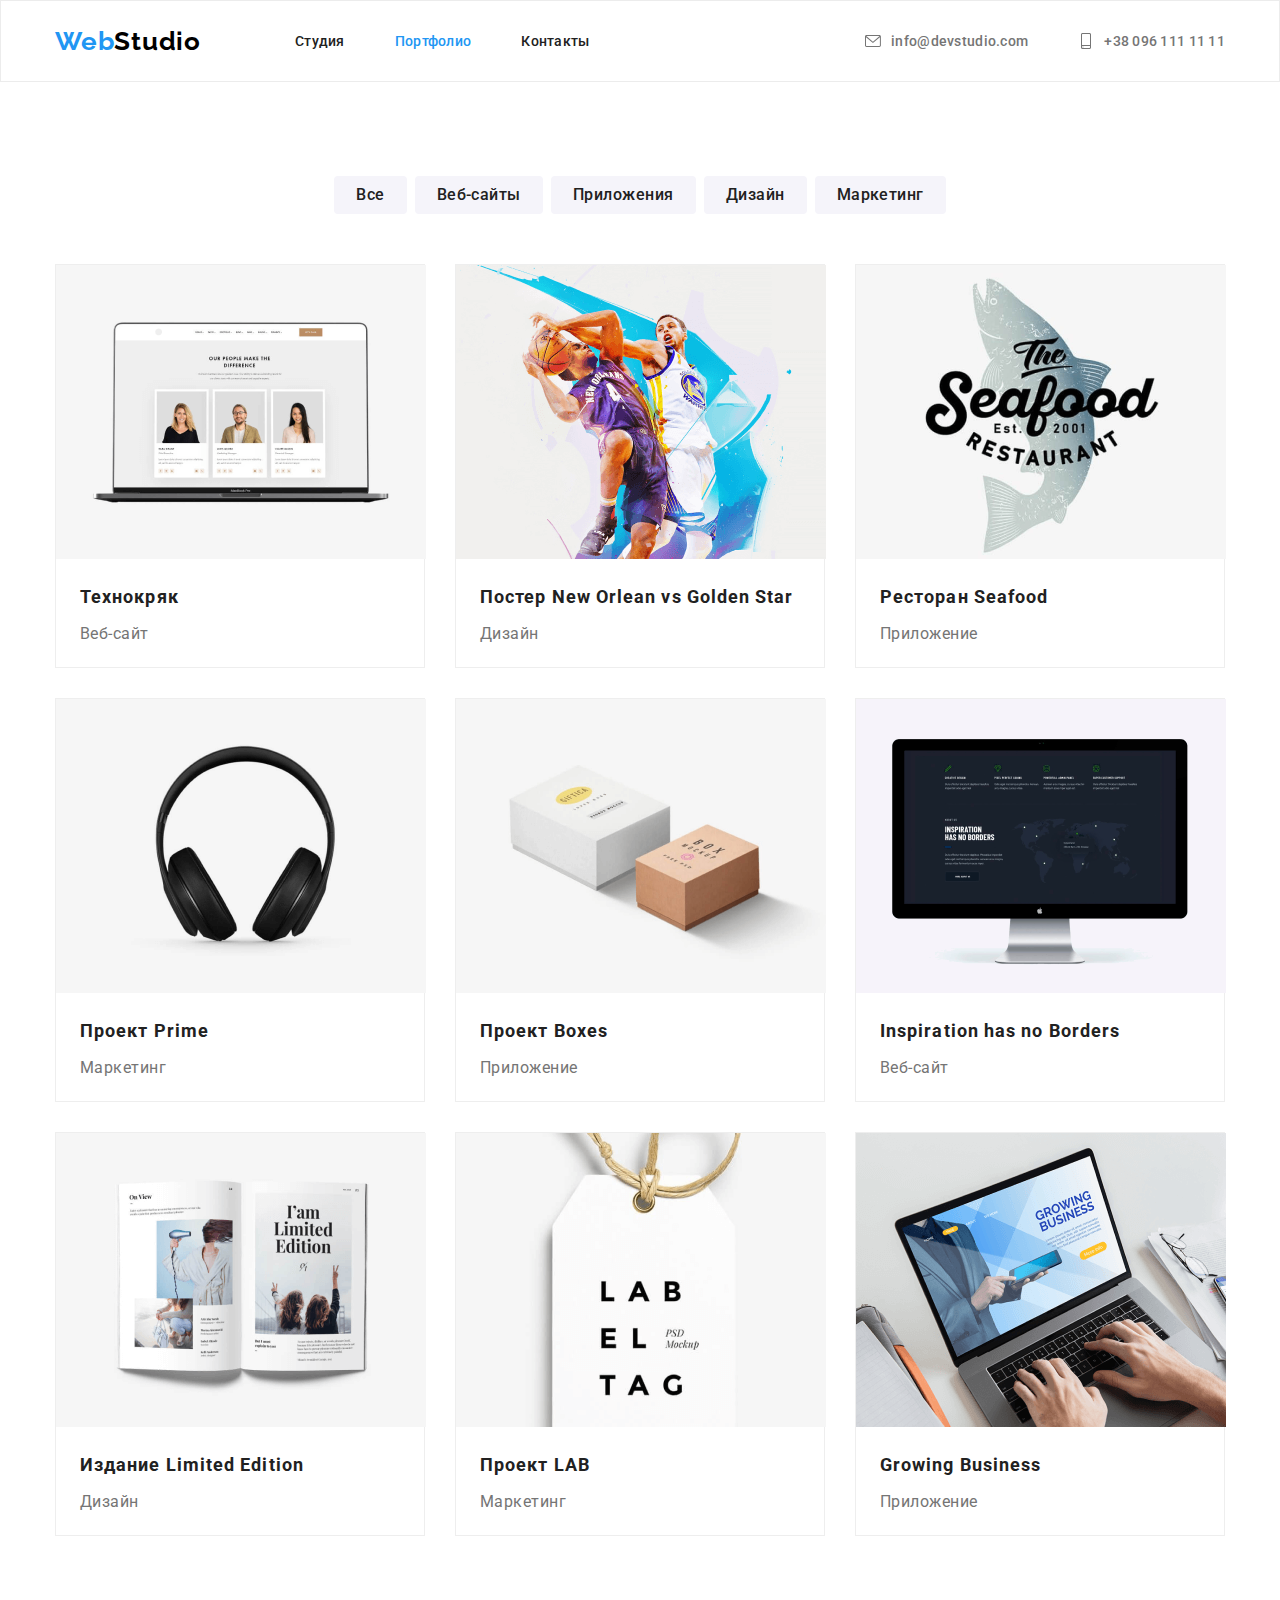
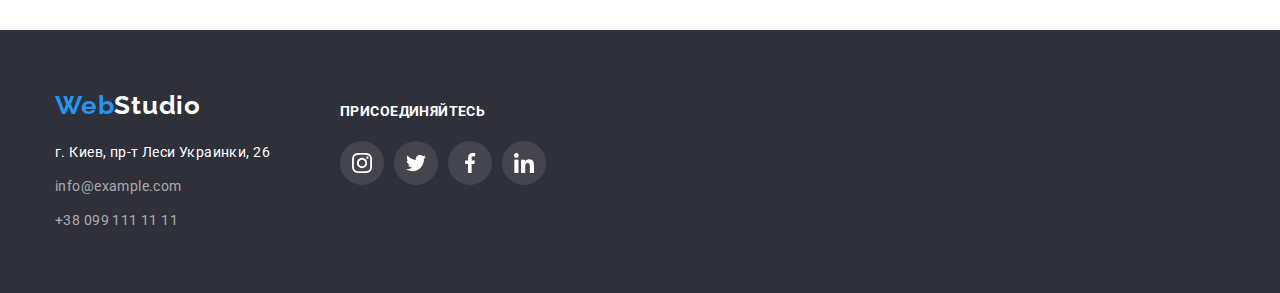
==== portfolio.html @ aa5eb180 "Creating HW05" ====
<!DOCTYPE html>
<html lang="ru">
  <head>
    <meta charset="UTF-8" />
    <meta name="viewport" content="width=device-width, initial-scale=1.0" />
    <link
      rel="stylesheet"
      href="https://cdnjs.cloudflare.com/ajax/libs/modern-normalize/1.0.0/modern-normalize.css"
    />
    <link
      href="https://fonts.googleapis.com/css2?family=Raleway:wght@700&family=Roboto:wght@400;500;700;900&display=swap"
      rel="stylesheet"
    />
    <link rel="stylesheet" href="./css/style.css" />
    <title>Портфолио</title>
  </head>
  <body>
    <!-- HEADER -->
    <header class="header">
      <div class="container">
        <nav class="nav">
          <a
            class="logo link"
            href="./index.html"
            aria-label="логотип веб-студии"
            lang="en"
          >
            <span class="accent">Web</span
            ><span class="logo-light-theme">Studio</span>
          </a>
          <ul class="nav-list list">
            <li class="nav-list-item">
              <a class="nav-list-link link" href="./index.html">Студия</a>
            </li>
            <li class="nav-list-item">
              <a class="nav-list-link link active" href="">Портфолио</a>
            </li>
            <li class="nav-list-item">
              <a class="nav-list-link link" href="">Контакты</a>
            </li>
          </ul>
        </nav>
        <address class="header-address">
          <ul class="address-list list">
            <li class="address-list-item">
              <a
                class="header-contact-link link"
                href="mailto:info@devstudio.com"
              >
                <svg class="header-contact-svg">
                  <use href="./img/sprite.svg#envelope"></use>
                </svg>
                info@devstudio.com
              </a>
            </li>
            <li class="address-list-item">
              <a class="header-contact-link link" href="tel:+380961111111">
                <svg class="header-contact-svg">
                  <use href="./img/sprite.svg#smartphone"></use>
                </svg>
                +38 096 111 11 11
              </a>
            </li>
          </ul>
        </address>
      </div>
    </header>

    <main>
      <!-- PORTFOLIO -->
      <section class="portfolio section">
        <div class="container">
          <h2 class="title" hidden>Проекты</h2>
          <div class="portfolio-filter">
            <button class="filter-btn" type="button">Все</button>
            <button class="filter-btn" type="button">Веб-сайты</button>
            <button class="filter-btn" type="button">Приложения</button>
            <button class="filter-btn" type="button">Дизайн</button>
            <button class="filter-btn" type="button">Маркетинг</button>
          </div>
          <div class="portfolio-content">
            <ul class="portfolio-list list">
              <li class="portfolio-list-item">
                <img
                  class="portfolio-image"
                  src="./img/portfolio/project-1.png"
                  alt="ноутбук с открытой страницей сайта"
                />
                <div class="portfolio-description">
                  <h3 class="portfolio-subtitle">Технокряк</h3>
                  <p class="portfolio-project">Веб-сайт</p>
                </div>
              </li>
              <li class="portfolio-list-item">
                <img
                  class="portfolio-image"
                  src="./img/portfolio/project-2.png"
                  alt="два баскетболиста в прыжке"
                />
                <div class="portfolio-description">
                  <h3 class="portfolio-subtitle">
                    Постер <span lang="en">New Orlean vs Golden Star</span>
                  </h3>
                  <p class="portfolio-project">Дизайн</p>
                </div>
              </li>
              <li class="portfolio-list-item">
                <img
                  class="portfolio-image"
                  src="./img/portfolio/project-3.png"
                  alt="логотип рыбного ресторана"
                />
                <div class="portfolio-description">
                  <h3 class="portfolio-subtitle">
                    Ресторан <span lang="en">Seafood</span>
                  </h3>
                  <p class="portfolio-project">Приложение</p>
                </div>
              </li>
              <li class="portfolio-list-item">
                <img
                  class="portfolio-image"
                  src="./img/portfolio/project-4.png"
                  alt="полноразмерные наушники"
                />
                <div class="portfolio-description">
                  <h3 class="portfolio-subtitle">
                    Проект <span lang="en">Prime</span>
                  </h3>
                  <p class="portfolio-project">Маркетинг</p>
                </div>
              </li>
              <li class="portfolio-list-item">
                <img
                  class="portfolio-image"
                  src="./img/portfolio/project-5.png"
                  alt="две коробки на столе"
                />
                <div class="portfolio-description">
                  <h3 class="portfolio-subtitle">
                    Проект <span lang="en">Boxes</span>
                  </h3>
                  <p class="portfolio-project">Приложение</p>
                </div>
              </li>
              <li class="portfolio-list-item">
                <img
                  class="portfolio-image"
                  src="./img/portfolio/project-6.png"
                  alt="монитор с изображением карты мира"
                />
                <div class="portfolio-description">
                  <h3 class="portfolio-subtitle" lang="en">
                    Inspiration has no Borders
                  </h3>
                  <p class="portfolio-project">Веб-сайт</p>
                </div>
              </li>
              <li class="portfolio-list-item">
                <img
                  class="portfolio-image"
                  src="./img/portfolio/project-7.png"
                  alt="открытый каталог с фотографиями"
                />
                <div class="portfolio-description">
                  <h3 class="portfolio-subtitle">
                    Издание <span lang="en">Limited Edition</span>
                  </h3>
                  <p class="portfolio-project">Дизайн</p>
                </div>
              </li>
              <li class="portfolio-list-item">
                <img
                  class="portfolio-image"
                  src="./img/portfolio/project-8.png"
                  alt="бирка с логотипом фирмы"
                />
                <div class="portfolio-description">
                  <h3 class="portfolio-subtitle">
                    Проект <span lang="en">LAB</span>
                  </h3>
                  <p class="portfolio-project">Маркетинг</p>
                </div>
              </li>
              <li class="portfolio-list-item">
                <img
                  class="portfolio-image"
                  src="./img/portfolio/project-9.png"
                  alt="человек работает за ноутбуком"
                />
                <div class="portfolio-description">
                  <h3 class="portfolio-subtitle" lang="en">Growing Business</h3>
                  <p class="portfolio-project">Приложение</p>
                </div>
              </li>
            </ul>
          </div>
        </div>
      </section>
    </main>

    <!-- FOOTER -->
    <footer class="footer">
      <div class="container">
        <div class="footer-block">
          <div class="address-block">
            <a
              class="logo link"
              href="./index.html"
              aria-label="логотип веб-студии"
              lang="en"
            >
              <span class="accent">Web</span
              ><span class="logo-dark-theme">Studio</span>
            </a>
            <address class="address">
              <ul class="address-list list">
                <li class="address-list-item">
                  <a
                    class="footer-address-link link"
                    href="https://goo.gl/maps/ESxDadosqfzoFddv7"
                    target="_blank"
                  >
                    г. Киев, пр-т Леси Украинки, 26
                  </a>
                </li>
                <li class="address-list-item">
                  <a
                    class="footer-contact-link link"
                    href="mailto:info@example.com"
                    >info@example.com</a
                  >
                </li>
                <li class="address-list-item">
                  <a class="footer-contact-link link" href="tel:+380991111111"
                    >+38 099 111 11 11</a
                  >
                </li>
              </ul>
            </address>
          </div>
          <div class="social-block">
            <h3 class="footer-social-title">Присоединяйтесь</h3>
            <ul class="social-list list">
              <li class="social-list-item">
                <a class="social-list-link" href="">
                  <svg class="social-link-svg">
                    <use href="./img/sprite.svg#instagram"></use>
                  </svg>
                </a>
              </li>
              <li class="social-list-item">
                <a class="social-list-link" href=""
                  ><svg class="social-link-svg">
                    <use href="./img/sprite.svg#twitter"></use>
                  </svg>
                </a>
              </li>
              <li class="social-list-item">
                <a class="social-list-link" href=""
                  ><svg class="social-link-svg">
                    <use href="./img/sprite.svg#facebook"></use>
                  </svg>
                </a>
              </li>
              <li class="social-list-item">
                <a class="social-list-link" href=""
                  ><svg class="social-link-svg">
                    <use href="./img/sprite.svg#linkedin"></use>
                  </svg>
                </a>
              </li>
            </ul>
          </div>
        </div>
      </div>
    </footer>
  </body>
</html>
---- css/style.css ----
:root {
  --main-font: "Roboto", sans-serif;
  --logo-font: "Raleway", sans-serif;
  --icon-color: #afb1b8;
  --accent-color: #2196f3;
  --title-color: #212121;
  --text-dark-color: #757575;
  --text-light-color: #fff;
  --logo-dark-color: #000;
  --logo-light-color: #fff;
  --background-dark-color: #2f303a;
  --background-light-color: #f5f4fa;
  --header-border-color: #ececec;
  --portfolio-border-color: #eee;
  --footer-contact-color: rgba(255, 255, 255, 0.6);
  --footer-social-color: rgba(255, 255, 255, 0.1);
}

/*========= COMPONENTS =========*/

*,
*::before,
*::after {
  padding: 0;
  margin: 0;
}

body {
  font-family: var(--main-font);
  font-style: normal;
}

img {
  display: block;
}

.list {
  list-style: none;
}

.link {
  text-decoration: none;
  font-style: normal;
}

.container {
  width: 1200px;
  padding: 0 15px;
  margin: 0 auto;
}

.section {
  padding-top: 94px;
  padding-bottom: 94px;
}

.logo {
  font-family: var(--logo-font);
  font-weight: 700;
  font-size: 26px;
  line-height: 1.192;
  letter-spacing: 0.03em;
}

.accent {
  color: var(--accent-color);
}

.logo-light-theme {
  color: var(--logo-dark-color);
}

.logo-dark-theme {
  color: var(--logo-light-color);
}

.title {
  padding-bottom: 50px;
  font-weight: 700;
  font-size: 36px;
  line-height: 1.167;
  letter-spacing: 0.03em;
  text-align: center;
  color: var(--title-color);
}

.footer {
  background: var(--background-dark-color);
}

/*========= HEADER =========*/

.header {
  border: 1px solid;
  border-color: var(--header-border-color);
}

.header .container {
  display: flex;
  align-items: center;
  height: 80px;
}

.nav {
  display: flex;
  align-items: center;
}

.logo {
  margin-right: 94px;
}

.nav-list {
  display: flex;
}

.nav-list-item:not(:last-child) {
  margin-right: 50px;
}

.header-address {
  display: flex;
  margin-left: auto;
}

.header .address-list {
  display: flex;
}

.header .address-list-item:not(:last-child) {
  margin-right: 50px;
}

.nav-list-link,
.header-contact-link {
  font-weight: 500;
  font-size: 14px;
  line-height: 1.143;
  letter-spacing: 0.02em;
}

.nav-list-link {
  color: var(--title-color);
}

.nav-list-link.active {
  color: var(--accent-color);
}

.header-contact-link {
  display: flex;
  align-items: center;
  color: var(--text-dark-color);
}

.header-contact-link .header-contact-svg {
  width: 16px;
  height: 16px;
  margin-right: 10px;
  fill: var(--text-dark-color);
}

.header-contact-link:hover .header-contact-svg {
  fill: var(--accent-color);
}

.header-contact-link:focus .header-contact-svg {
  fill: var(--accent-color);
}

.nav-list-link:hover,
.nav-list-link:focus,
.header-contact-link:hover,
.header-contact-link:focus,
.footer-address-link:hover,
.footer-address-link:focus,
.footer-contact-link:hover,
.footer-contact-link:focus {
  color: var(--accent-color);
}

/*========= HERO =========*/

.hero {
  padding: 200px 0;
  margin: 0 auto;
  background-image: linear-gradient(
      rgba(47, 48, 58, 0.4),
      rgba(47, 48, 58, 0.4)
    ),
    url("../img/hero/hero-background.jpg");
  background-repeat: no-repeat;
  background-size: cover;
  background-position: center;
}

.hero .container {
  display: flex;
  flex-direction: column;
  align-items: center;
}

.hero-title {
  width: 700px;
  padding-bottom: 30px;
  font-weight: 900;
  font-size: 44px;
  line-height: 1.364;
  text-align: center;
  letter-spacing: 0.06em;
  text-transform: uppercase;
  color: var(--text-light-color);
}

.hero-button {
  min-width: 200px;
  height: 50px;
  padding: 10px 32px;
  font-weight: 700;
  font-size: 16px;
  line-height: 1.875;
  text-align: center;
  letter-spacing: 0.06em;
  color: var(--text-light-color);
  background: var(--accent-color);
  box-shadow: 0px 4px 4px rgba(0, 0, 0, 0.15);
  border-style: none;
  border-radius: 4px;
}

/*========= FEATURES =========*/

.features .container {
  display: flex;
}

.features-list {
  display: flex;
}

.features-list-item {
  width: 270px;
  min-height: 100px;
}

.features-list-item::before {
  content: "";
  display: block;
  width: 270px;
  height: 120px;
  margin-bottom: 30px;
  background-color: var(--background-light-color);
  background-repeat: no-repeat;
  background-position: center;
}

.features-list-item:nth-child(1)::before {
  background-image: url(../img/features-svg/antenna.svg);
}

.features-list-item:nth-child(2)::before {
  background-image: url(../img/features-svg/clock.svg);
}

.features-list-item:nth-child(3)::before {
  background-image: url(../img/features-svg/diagram.svg);
}

.features-list-item:nth-child(4)::before {
  background-image: url(../img/features-svg/astronaut.svg);
}

.features-list-item:not(:last-child) {
  margin-right: 30px;
}

.features-subtitle {
  margin-bottom: 10px;
  font-weight: 700;
  font-size: 14px;
  line-height: 1.143;
  letter-spacing: 0.03em;
  text-transform: uppercase;
  color: var(--title-color);
}

.features-description {
  font-weight: 400;
  font-size: 14px;
  line-height: 1.714;
  letter-spacing: 0.03em;
  color: var(--text-dark-color);
}

/*========= ACTIVITY =========*/

.activity {
  padding-bottom: 94px;
}

.activity-list {
  display: flex;
  justify-content: space-between;
}

.activity-list-img {
  width: 370px;
  height: 294px;
}

.activity-list-item:not(:last-child) {
  margin-right: 30px;
}

/*========= TEAM =========*/

.team {
  background: var(--background-light-color);
}

.team-list {
  display: flex;
  justify-content: space-between;
}

.team-list-item {
  width: 270px;
  padding-bottom: 30px;
  background: var(--logo-light-color);
  box-shadow: 0px 1px 3px rgba(0, 0, 0, 0.12), 0px 1px 1px rgba(0, 0, 0, 0.14),
    0px 2px 1px rgba(0, 0, 0, 0.2);
  border-radius: 0px 0px 4px 4px;
}

.team-list-item:not(:last-child) {
  margin-right: 30px;
}

.team-list-img {
  width: 270px;
  height: 260px;
  margin-bottom: 30px;
}

.team-list-name {
  margin-bottom: 10px;
  font-weight: 500;
  font-size: 16px;
  line-height: 1.186;
  text-align: center;
  letter-spacing: 0.03em;
  color: var(--title-color);
}

.team-list-position {
  margin-bottom: 16px;
  font-weight: 400;
  font-size: 16px;
  line-height: 1.186;
  text-align: center;
  letter-spacing: 0.03em;
  color: var(--text-dark-color);
}

.social-list {
  display: flex;
  justify-content: space-between;
  width: 206px;
  margin: 0 auto;
}

.social-list-link {
  display: flex;
  align-items: center;
  justify-content: center;
  width: 44px;
  height: 44px;
  border-radius: 50%;
  background-color: var(--logo-light-color);
}

.social-link-svg {
  width: 20px;
  height: 20px;
  fill: var(--icon-color);
}

.social-list-link:hover {
  background-color: var(--accent-color);
}

.social-list-link:hover .social-link-svg {
  fill: var(--logo-light-color);
}

/*========= CUSTOMERS =========*/

.customers-list {
  display: flex;
  justify-content: space-between;
  margin: 0 auto;
}

.customers-list:not(:last-child) {
  margin-right: 30px;
}

.customers-list-link {
  display: flex;
  width: 170px;
  height: 90px;
}

.customers-svg {
  fill: var(--icon-color);
  border: 1px solid;
  border-color: var(--icon-color);
  border-radius: 4px;
}

.customers-list-link:hover .customers-svg {
  fill: var(--accent-color);
  border-color: var(--accent-color);
}

/*========= FOOTER =========*/

.footer {
  padding: 60px 0;
}

.footer-block {
  display: flex;
}

.footer .address-list {
  display: flex;
  flex-direction: column;
  margin-top: 20px;
  margin-right: 70px;
}

.footer .address-list-item:not(:last-child) {
  margin-bottom: 10px;
}

.footer-address-link,
.footer-contact-link {
  font-weight: 400;
  font-size: 14px;
  line-height: 1.714;
  letter-spacing: 0.03em;
}

.footer-address-link {
  color: var(--text-light-color);
}

.footer-contact-link {
  color: var(--footer-contact-color);
}

.footer-social-title {
  margin-bottom: 20px;
  font-weight: bold;
  font-size: 14px;
  line-height: 1.33;
  letter-spacing: 0.03em;
  text-transform: uppercase;
  color: var(--text-light-color);
}

.social-block {
  margin-top: 12px;
}

.footer .social-list-link {
  background-color: var(--footer-social-color);
}

.footer .social-list-link:hover {
  background-color: var(--accent-color);
}

.footer .social-list-link .social-link-svg {
  fill: var(--logo-light-color);
}

.footer .social-list-link:hover .social-link-svg {
  fill: var(--logo-light-color);
}

/*========= PORTFOLIO =========*/

.portfolio-filter {
  display: flex;
  justify-content: center;
  margin-bottom: 50px;
}

.portfolio-filter .filter-btn:not(:last-child) {
  margin-right: 8px;
}

.filter-btn {
  height: 38px;
  padding: 6px 22px;
  font-family: var(--main-font);
  font-style: normal;
  font-weight: 500;
  font-size: 16px;
  line-height: 1.625;
  letter-spacing: 0.03em;
  color: var(--title-color);
  text-align: center;
  background: var(--background-light-color);
  border-style: none;
  border-radius: 4px;
}

.filter-btn:hover,
.filter-btn:focus {
  color: var(--text-light-color);
  background-color: var(--accent-color);
}

.portfolio-list {
  display: flex;
  flex-wrap: wrap;
}

.portfolio-list {
  display: flex;
  flex-wrap: wrap;
}
.portfolio-list-item {
  margin-right: 30px;
  margin-bottom: 30px;
}
.portfolio-list-item:nth-child(3n) {
  margin-right: 0;
}

.portfolio-list-item:nth-last-child(-n + 3) {
  margin-bottom: 0;
}

.portfolio-list-item {
  width: 370px;
  height: 404px;
  background-color: var(--text-light-color);
  box-sizing: border-box;
  border: 1px solid;
  border-color: var(--portfolio-border-color);
}

.portfolio-list-item:hover {
  box-shadow: 0px 1px 1px rgba(0, 0, 0, 0.12), 0px 4px 4px rgba(0, 0, 0, 0.06),
    1px 4px 6px rgba(0, 0, 0, 0.16);
}

.portfolio-image {
  width: 370px;
  height: 294px;
}

.portfolio-description {
  width: 370px;
  height: 110px;
  padding: 20px 24px;
}

.portfolio-subtitle {
  margin-bottom: 4px;
  font-weight: 700;
  font-size: 18px;
  line-height: 2;
  letter-spacing: 0.06em;
  color: var(--title-color);
}

.portfolio-project {
  font-weight: normal;
  font-size: 16px;
  line-height: 1.875;
  letter-spacing: 0.03em;
  color: var(--text-dark-color);
}
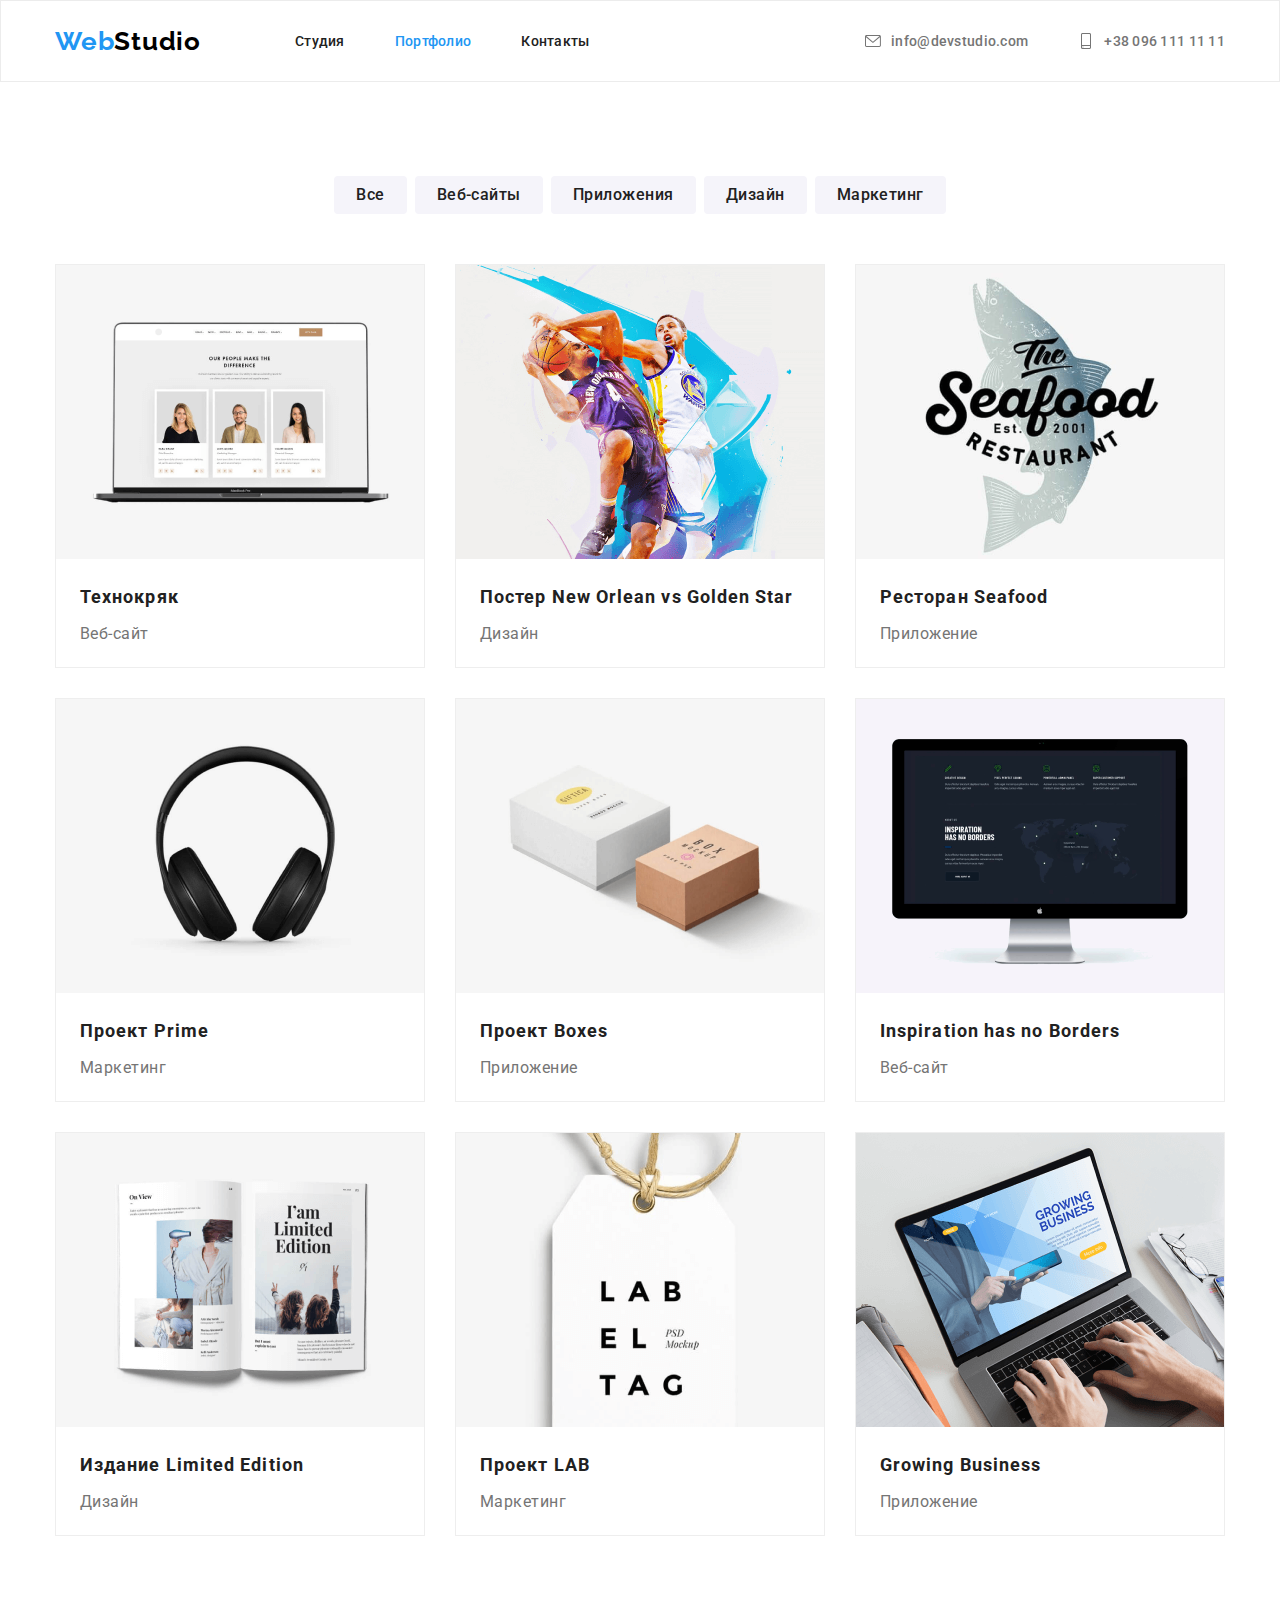
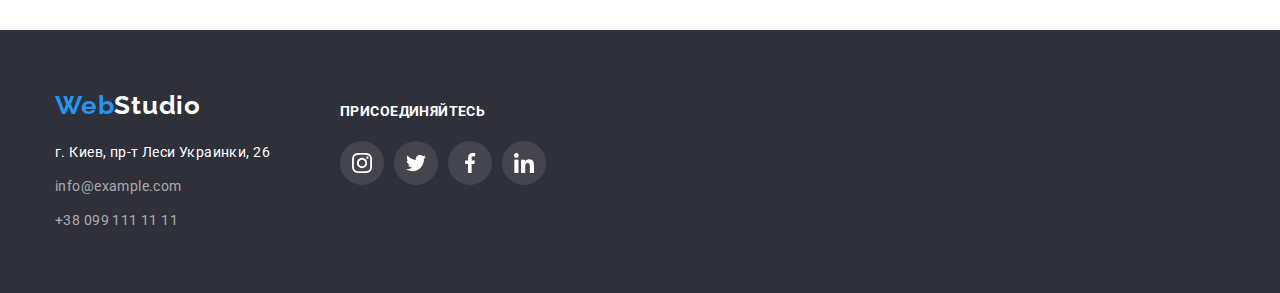
==== commit 929565f4: "Portfolio Overlay" ====
--- a/portfolio.html
+++ b/portfolio.html
@@ -81,22 +81,41 @@
           <div class="portfolio-content">
             <ul class="portfolio-list list">
               <li class="portfolio-list-item">
-                <img
-                  class="portfolio-image"
-                  src="./img/portfolio/project-1.png"
-                  alt="ноутбук с открытой страницей сайта"
-                />
+                <div class="portfolio-image-wrapper">
+                  <img
+                    class="portfolio-image"
+                    src="./img/portfolio/project-1.png"
+                    alt="ноутбук с открытой страницей сайта"
+                  />
+                  <div class="portfolio-overlay">
+                    <p class="portfolio-overlay-description">
+                      Технокряк - это современная площадка распространения
+                      коронавируса. Компании используют эту платформу для
+                      цифрового шпионажа и атак на защищённые сервера
+                      конкурентов.
+                    </p>
+                  </div>
+                </div>
                 <div class="portfolio-description">
                   <h3 class="portfolio-subtitle">Технокряк</h3>
                   <p class="portfolio-project">Веб-сайт</p>
                 </div>
               </li>
               <li class="portfolio-list-item">
-                <img
-                  class="portfolio-image"
-                  src="./img/portfolio/project-2.png"
-                  alt="два баскетболиста в прыжке"
-                />
+                <div class="portfolio-image-wrapper">
+                  <img
+                    class="portfolio-image"
+                    src="./img/portfolio/project-2.png"
+                    alt="два баскетболиста в прыжке"
+                  />
+                  <div class="portfolio-overlay">
+                    <p class="portfolio-overlay-description">
+                      Новый Орлеан - это современный источник распространения
+                      коронавируса. Компании используют это место для цифрового
+                      шпионажа и атак на защищённые сервера конкурентов.
+                    </p>
+                  </div>
+                </div>
                 <div class="portfolio-description">
                   <h3 class="portfolio-subtitle">
                     Постер <span lang="en">New Orlean vs Golden Star</span>
@@ -105,11 +124,20 @@
                 </div>
               </li>
               <li class="portfolio-list-item">
-                <img
-                  class="portfolio-image"
-                  src="./img/portfolio/project-3.png"
-                  alt="логотип рыбного ресторана"
-                />
+                <div class="portfolio-image-wrapper">
+                  <img
+                    class="portfolio-image"
+                    src="./img/portfolio/project-3.png"
+                    alt="логотип рыбного ресторана"
+                  />
+                  <div class="portfolio-overlay">
+                    <p class="portfolio-overlay-description">
+                      Это ресторан для распространения коронавируса. Компании
+                      используют его для цифрового шпионажа и атак только на
+                      защищённые сервера конкурентов и врагов.
+                    </p>
+                  </div>
+                </div>
                 <div class="portfolio-description">
                   <h3 class="portfolio-subtitle">
                     Ресторан <span lang="en">Seafood</span>
@@ -118,11 +146,20 @@
                 </div>
               </li>
               <li class="portfolio-list-item">
-                <img
-                  class="portfolio-image"
-                  src="./img/portfolio/project-4.png"
-                  alt="полноразмерные наушники"
-                />
+                <div class="portfolio-image-wrapper">
+                  <img
+                    class="portfolio-image"
+                    src="./img/portfolio/project-4.png"
+                    alt="полноразмерные наушники"
+                  />
+                  <div class="portfolio-overlay">
+                    <p class="portfolio-overlay-description">
+                      Это проект для распространения коронавируса. Компании
+                      используют его для цифрового шпионажа и атак только на
+                      защищённые сервера конкурентов и врагов.
+                    </p>
+                  </div>
+                </div>
                 <div class="portfolio-description">
                   <h3 class="portfolio-subtitle">
                     Проект <span lang="en">Prime</span>
@@ -131,11 +168,20 @@
                 </div>
               </li>
               <li class="portfolio-list-item">
-                <img
-                  class="portfolio-image"
-                  src="./img/portfolio/project-5.png"
-                  alt="две коробки на столе"
-                />
+                <div class="portfolio-image-wrapper">
+                  <img
+                    class="portfolio-image"
+                    src="./img/portfolio/project-5.png"
+                    alt="две коробки на столе"
+                  />
+                  <div class="portfolio-overlay">
+                    <p class="portfolio-overlay-description">
+                      Это проект для распространения коронавируса. Компании
+                      используют его для цифрового шпионажа и атак только на
+                      защищённые сервера конкурентов и врагов.
+                    </p>
+                  </div>
+                </div>
                 <div class="portfolio-description">
                   <h3 class="portfolio-subtitle">
                     Проект <span lang="en">Boxes</span>
@@ -144,11 +190,20 @@
                 </div>
               </li>
               <li class="portfolio-list-item">
-                <img
-                  class="portfolio-image"
-                  src="./img/portfolio/project-6.png"
-                  alt="монитор с изображением карты мира"
-                />
+                <div class="portfolio-image-wrapper">
+                  <img
+                    class="portfolio-image"
+                    src="./img/portfolio/project-6.png"
+                    alt="монитор с изображением карты мира"
+                  />
+                  <div class="portfolio-overlay">
+                    <p class="portfolio-overlay-description">
+                      Это сайт для распространения коронавируса. Компании
+                      используют его для цифрового шпионажа и атак только на
+                      защищённые сервера конкурентов и врагов.
+                    </p>
+                  </div>
+                </div>
                 <div class="portfolio-description">
                   <h3 class="portfolio-subtitle" lang="en">
                     Inspiration has no Borders
@@ -157,11 +212,20 @@
                 </div>
               </li>
               <li class="portfolio-list-item">
-                <img
-                  class="portfolio-image"
-                  src="./img/portfolio/project-7.png"
-                  alt="открытый каталог с фотографиями"
-                />
+                <div class="portfolio-image-wrapper">
+                  <img
+                    class="portfolio-image"
+                    src="./img/portfolio/project-7.png"
+                    alt="открытый каталог с фотографиями"
+                  />
+                  <div class="portfolio-overlay">
+                    <p class="portfolio-overlay-description">
+                      Это учебник по распространению коронавируса. Компании
+                      используют его для цифрового шпионажа и атак только на
+                      защищённые сервера конкурентов и врагов.
+                    </p>
+                  </div>
+                </div>
                 <div class="portfolio-description">
                   <h3 class="portfolio-subtitle">
                     Издание <span lang="en">Limited Edition</span>
@@ -170,11 +234,20 @@
                 </div>
               </li>
               <li class="portfolio-list-item">
-                <img
-                  class="portfolio-image"
-                  src="./img/portfolio/project-8.png"
-                  alt="бирка с логотипом фирмы"
-                />
+                <div class="portfolio-image-wrapper">
+                  <img
+                    class="portfolio-image"
+                    src="./img/portfolio/project-8.png"
+                    alt="бирка с логотипом фирмы"
+                  />
+                  <div class="portfolio-overlay">
+                    <p class="portfolio-overlay-description">
+                      Это площадка для распространения коронавируса. Компании
+                      используют её для цифрового шпионажа и атак только на
+                      защищённые сервера конкурентов и врагов.
+                    </p>
+                  </div>
+                </div>
                 <div class="portfolio-description">
                   <h3 class="portfolio-subtitle">
                     Проект <span lang="en">LAB</span>
@@ -183,11 +256,20 @@
                 </div>
               </li>
               <li class="portfolio-list-item">
-                <img
-                  class="portfolio-image"
-                  src="./img/portfolio/project-9.png"
-                  alt="человек работает за ноутбуком"
-                />
+                <div class="portfolio-image-wrapper">
+                  <img
+                    class="portfolio-image"
+                    src="./img/portfolio/project-9.png"
+                    alt="человек работает за ноутбуком"
+                  />
+                  <div class="portfolio-overlay">
+                    <p class="portfolio-overlay-description">
+                      Это приложение для распространения коронавируса. Компании
+                      используют его для цифрового шпионажа и атак только на
+                      защищённые сервера конкурентов и врагов.
+                    </p>
+                  </div>
+                </div>
                 <div class="portfolio-description">
                   <h3 class="portfolio-subtitle" lang="en">Growing Business</h3>
                   <p class="portfolio-project">Приложение</p>
--- a/css/style.css
+++ b/css/style.css
@@ -12,6 +12,7 @@
   --background-light-color: #f5f4fa;
   --header-border-color: #ececec;
   --portfolio-border-color: #eee;
+  --portfolio-overlay-color: rgba(33, 150, 243, 0.9);
   --footer-contact-color: rgba(255, 255, 255, 0.6);
   --footer-social-color: rgba(255, 255, 255, 0.1);
 }
@@ -23,6 +24,11 @@
 *::after {
   padding: 0;
   margin: 0;
+}
+
+*:hover,
+*:focus {
+  transition-duration: 250ms;
 }
 
 body {
@@ -559,6 +565,10 @@
     1px 4px 6px rgba(0, 0, 0, 0.16);
 }
 
+.portfolio-list-item:hover .portfolio-overlay {
+  transform: translateY(0);
+}
+
 .portfolio-image {
   width: 370px;
   height: 294px;
@@ -586,3 +596,32 @@
   letter-spacing: 0.03em;
   color: var(--text-dark-color);
 }
+
+.portfolio-image-wrapper {
+  position: relative;
+  overflow: hidden;
+}
+
+.portfolio-overlay {
+  position: absolute;
+  top: 0;
+  left: 0;
+  display: flex;
+  justify-content: center;
+  align-items: center;
+  width: 100%;
+  height: 100%;
+  background: var(--portfolio-overlay-color);
+  transform: translateY(100%);
+  transition: all 250ms linear;
+}
+
+.portfolio-overlay-description {
+  display: block;
+  width: 322px;
+  height: 168px;
+  font-size: 18px;
+  line-height: 1.556;
+  letter-spacing: 0.03em;
+  color: var(--text-light-color);
+}
